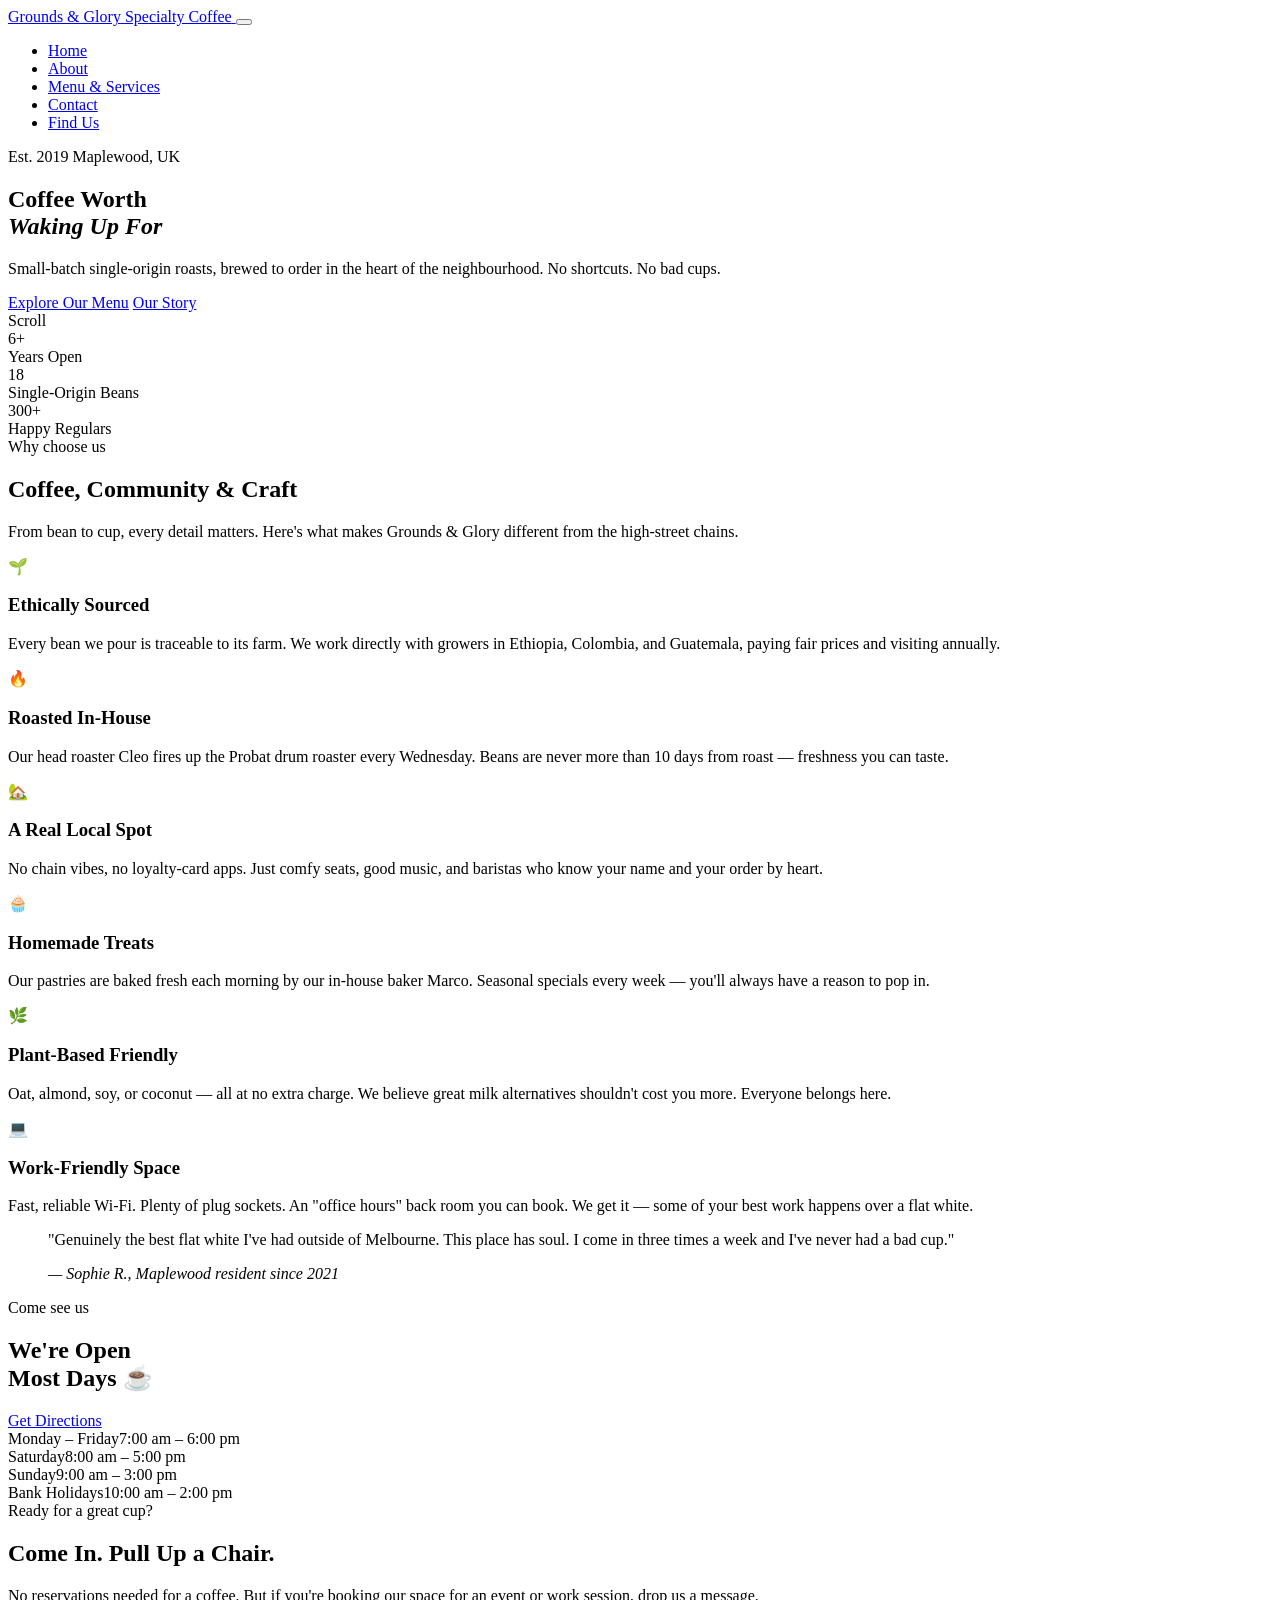
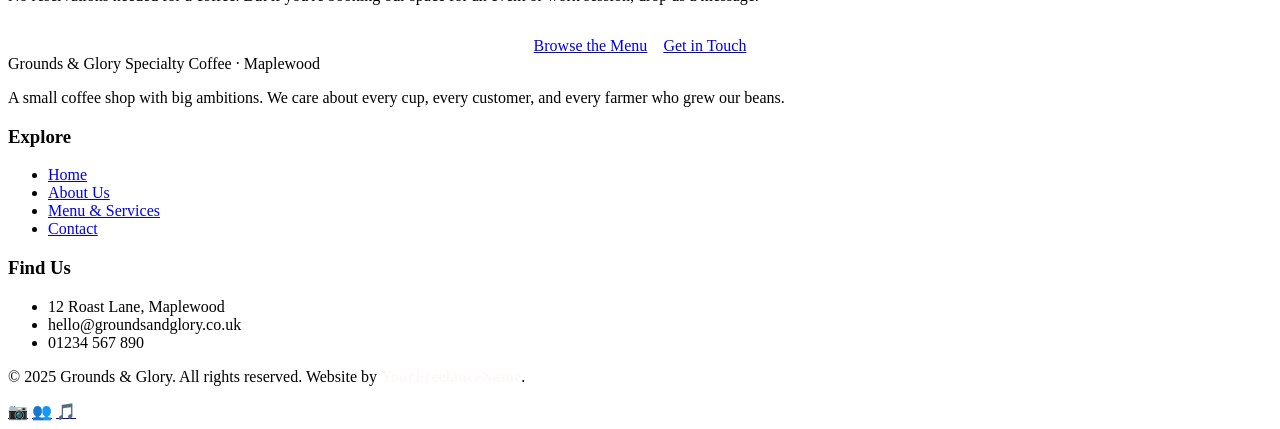
==== index.html @ 6122706f "Add files via upload" ====
<!DOCTYPE html>
<html lang="en">
<head>
  <meta charset="UTF-8" />
  <meta name="viewport" content="width=device-width, initial-scale=1.0" />
  <title>Grounds & Glory — Specialty Coffee, Roasted with Soul</title>
  <meta name="description" content="Grounds & Glory is a small-batch specialty coffee shop in the heart of Maplewood. Fresh roasts, warm vibes, and coffee made the right way." />
  <link rel="stylesheet" href="css/style.css" />
  <!-- Favicon placeholder -->
  <link rel="icon" href="data:image/svg+xml,<svg xmlns='http://www.w3.org/2000/svg' viewBox='0 0 100 100'><text y='.9em' font-size='90'>☕</text></svg>" />
</head>
<body>

  <!-- ══════════════════════════════════════════════
       NAVIGATION
  ══════════════════════════════════════════════ -->
  <nav class="nav" role="navigation" aria-label="Main navigation">
    <div class="container">
      <div class="nav__inner">

        <!-- Logo -->
        <a href="index.html" class="nav__logo" aria-label="Grounds & Glory home">
          <span class="nav__logo-name">Grounds &amp; Glory</span>
          <span class="nav__logo-tag">Specialty Coffee</span>
        </a>

        <!-- Mobile toggle -->
        <button class="nav__toggle" aria-label="Toggle menu" aria-expanded="false">
          <span></span><span></span><span></span>
        </button>

        <!-- Links -->
        <ul class="nav__links" role="list">
          <li><a href="index.html"    class="nav__link">Home</a></li>
          <li><a href="about.html"    class="nav__link">About</a></li>
          <li><a href="services.html" class="nav__link">Menu &amp; Services</a></li>
          <li><a href="contact.html"  class="nav__link">Contact</a></li>
          <li><a href="contact.html"  class="btn btn-primary nav__cta">Find Us</a></li>
        </ul>

      </div>
    </div>
  </nav>

  <main>

    <!-- ══════════════════════════════════════════════
         HERO
    ══════════════════════════════════════════════ -->
    <section class="hero" aria-label="Hero">
      <div class="container">
        <div class="hero__inner">

          <div class="hero__eyebrow">
            <span>Est. 2019</span>
            <span>Maplewood, UK</span>
          </div>

          <h1 class="hero__title">
            Coffee Worth<br /><em>Waking Up For</em>
          </h1>

          <p class="hero__subtitle">
            Small-batch single-origin roasts, brewed to order in the heart of the neighbourhood. No shortcuts. No bad cups.
          </p>

          <div class="hero__actions">
            <a href="services.html" class="btn btn-primary">Explore Our Menu</a>
            <a href="about.html"    class="btn btn-cream">Our Story</a>
          </div>

        </div>
      </div>

      <!-- Animated scroll indicator -->
      <div class="hero__scroll" aria-hidden="true">
        <div class="hero__scroll-line"></div>
        <span>Scroll</span>
      </div>
    </section>

    <!-- ══════════════════════════════════════════════
         STATS STRIP
    ══════════════════════════════════════════════ -->
    <section class="stats" aria-label="Quick facts">
      <div class="container">
        <div class="stats__grid">
          <div class="stats__item">
            <div class="stats__num">6+</div>
            <div class="stats__desc">Years Open</div>
          </div>
          <div class="stats__item">
            <div class="stats__num">18</div>
            <div class="stats__desc">Single-Origin Beans</div>
          </div>
          <div class="stats__item">
            <div class="stats__num">300+</div>
            <div class="stats__desc">Happy Regulars</div>
          </div>
        </div>
      </div>
    </section>

    <!-- ══════════════════════════════════════════════
         WHY US — FEATURES
    ══════════════════════════════════════════════ -->
    <section class="section" aria-labelledby="features-heading">
      <div class="container">

        <div class="text-center">
          <span class="section-label">Why choose us</span>
          <h2 class="section-title" id="features-heading">
            Coffee, Community &amp; Craft
          </h2>
          <div class="divider divider--center"></div>
          <p class="section-subtitle" style="margin-inline:auto">
            From bean to cup, every detail matters. Here's what makes Grounds &amp; Glory different from the high-street chains.
          </p>
        </div>

        <div class="features__grid">

          <div class="feature-card">
            <div class="feature-card__icon">🌱</div>
            <h3 class="feature-card__title">Ethically Sourced</h3>
            <p class="feature-card__text">Every bean we pour is traceable to its farm. We work directly with growers in Ethiopia, Colombia, and Guatemala, paying fair prices and visiting annually.</p>
          </div>

          <div class="feature-card">
            <div class="feature-card__icon">🔥</div>
            <h3 class="feature-card__title">Roasted In-House</h3>
            <p class="feature-card__text">Our head roaster Cleo fires up the Probat drum roaster every Wednesday. Beans are never more than 10 days from roast — freshness you can taste.</p>
          </div>

          <div class="feature-card">
            <div class="feature-card__icon">🏡</div>
            <h3 class="feature-card__title">A Real Local Spot</h3>
            <p class="feature-card__text">No chain vibes, no loyalty-card apps. Just comfy seats, good music, and baristas who know your name and your order by heart.</p>
          </div>

          <div class="feature-card">
            <div class="feature-card__icon">🧁</div>
            <h3 class="feature-card__title">Homemade Treats</h3>
            <p class="feature-card__text">Our pastries are baked fresh each morning by our in-house baker Marco. Seasonal specials every week — you'll always have a reason to pop in.</p>
          </div>

          <div class="feature-card">
            <div class="feature-card__icon">🌿</div>
            <h3 class="feature-card__title">Plant-Based Friendly</h3>
            <p class="feature-card__text">Oat, almond, soy, or coconut — all at no extra charge. We believe great milk alternatives shouldn't cost you more. Everyone belongs here.</p>
          </div>

          <div class="feature-card">
            <div class="feature-card__icon">💻</div>
            <h3 class="feature-card__title">Work-Friendly Space</h3>
            <p class="feature-card__text">Fast, reliable Wi-Fi. Plenty of plug sockets. An "office hours" back room you can book. We get it — some of your best work happens over a flat white.</p>
          </div>

        </div>
      </div>
    </section>

    <!-- ══════════════════════════════════════════════
         TESTIMONIAL
    ══════════════════════════════════════════════ -->
    <section class="section section--dark" aria-label="Customer testimonial">
      <div class="container">
        <blockquote class="testimonial">
          <p class="testimonial__quote">
            "Genuinely the best flat white I've had outside of Melbourne. This place has soul. I come in three times a week and I've never had a bad cup."
          </p>
          <cite class="testimonial__author">— Sophie R., Maplewood resident since 2021</cite>
        </blockquote>
      </div>
    </section>

    <!-- ══════════════════════════════════════════════
         OPENING HOURS STRIP
    ══════════════════════════════════════════════ -->
    <section class="hours-strip" aria-label="Opening hours">
      <div class="container">
        <div class="hours-strip__inner">

          <div>
            <span class="section-label">Come see us</span>
            <h2 class="hours-strip__heading">We're Open<br />Most Days ☕</h2>
            <a href="contact.html" class="btn btn-outline" style="margin-top:1.5rem">Get Directions</a>
          </div>

          <div class="hours-strip__table" aria-label="Opening hours table">
            <div class="hours-strip__row"><span class="hours-strip__day">Monday – Friday</span><span class="hours-strip__time">7:00 am – 6:00 pm</span></div>
            <div class="hours-strip__row"><span class="hours-strip__day">Saturday</span><span class="hours-strip__time">8:00 am – 5:00 pm</span></div>
            <div class="hours-strip__row"><span class="hours-strip__day">Sunday</span><span class="hours-strip__time">9:00 am – 3:00 pm</span></div>
            <div class="hours-strip__row"><span class="hours-strip__day">Bank Holidays</span><span class="hours-strip__time">10:00 am – 2:00 pm</span></div>
          </div>

        </div>
      </div>
    </section>

    <!-- ══════════════════════════════════════════════
         CTA BANNER
    ══════════════════════════════════════════════ -->
    <section class="section" aria-label="Call to action">
      <div class="container text-center">
        <span class="section-label">Ready for a great cup?</span>
        <h2 class="section-title">Come In. Pull Up a Chair.</h2>
        <div class="divider divider--center"></div>
        <p class="section-subtitle" style="margin-inline:auto;margin-bottom:2rem">
          No reservations needed for a coffee. But if you're booking our space for an event or work session, drop us a message.
        </p>
        <div style="display:flex;gap:1rem;justify-content:center;flex-wrap:wrap">
          <a href="services.html" class="btn btn-primary">Browse the Menu</a>
          <a href="contact.html"  class="btn btn-outline">Get in Touch</a>
        </div>
      </div>
    </section>

  </main>

  <!-- ══════════════════════════════════════════════
       FOOTER
  ══════════════════════════════════════════════ -->
  <footer class="footer" role="contentinfo">
    <div class="container">
      <div class="footer__top">

        <!-- Brand col -->
        <div class="footer__about-col">
          <span class="footer__logo-name">Grounds &amp; Glory</span>
          <span class="footer__tagline">Specialty Coffee · Maplewood</span>
          <p class="footer__about">A small coffee shop with big ambitions. We care about every cup, every customer, and every farmer who grew our beans.</p>
        </div>

        <!-- Quick links -->
        <div>
          <h3 class="footer__col-title">Explore</h3>
          <ul class="footer__links" role="list">
            <li><a href="index.html"    class="footer__link">Home</a></li>
            <li><a href="about.html"    class="footer__link">About Us</a></li>
            <li><a href="services.html" class="footer__link">Menu &amp; Services</a></li>
            <li><a href="contact.html"  class="footer__link">Contact</a></li>
          </ul>
        </div>

        <!-- Contact info -->
        <div>
          <h3 class="footer__col-title">Find Us</h3>
          <ul class="footer__links" role="list">
            <li class="footer__link">12 Roast Lane, Maplewood</li>
            <li class="footer__link">hello@groundsandglory.co.uk</li>
            <li class="footer__link">01234 567 890</li>
          </ul>
        </div>

      </div>

      <div class="footer__bottom">
        <p class="footer__copy">© 2025 Grounds &amp; Glory. All rights reserved. Website by <strong style="color:rgba(250,247,242,0.65)">YourFreelanceName</strong>.</p>
        <div class="footer__socials" aria-label="Social media links">
          <a href="#" class="social-btn" aria-label="Instagram">📷</a>
          <a href="#" class="social-btn" aria-label="Facebook">👥</a>
          <a href="#" class="social-btn" aria-label="TikTok">🎵</a>
        </div>
      </div>
    </div>
  </footer>

  <script src="js/main.js"></script>
</body>
</html>
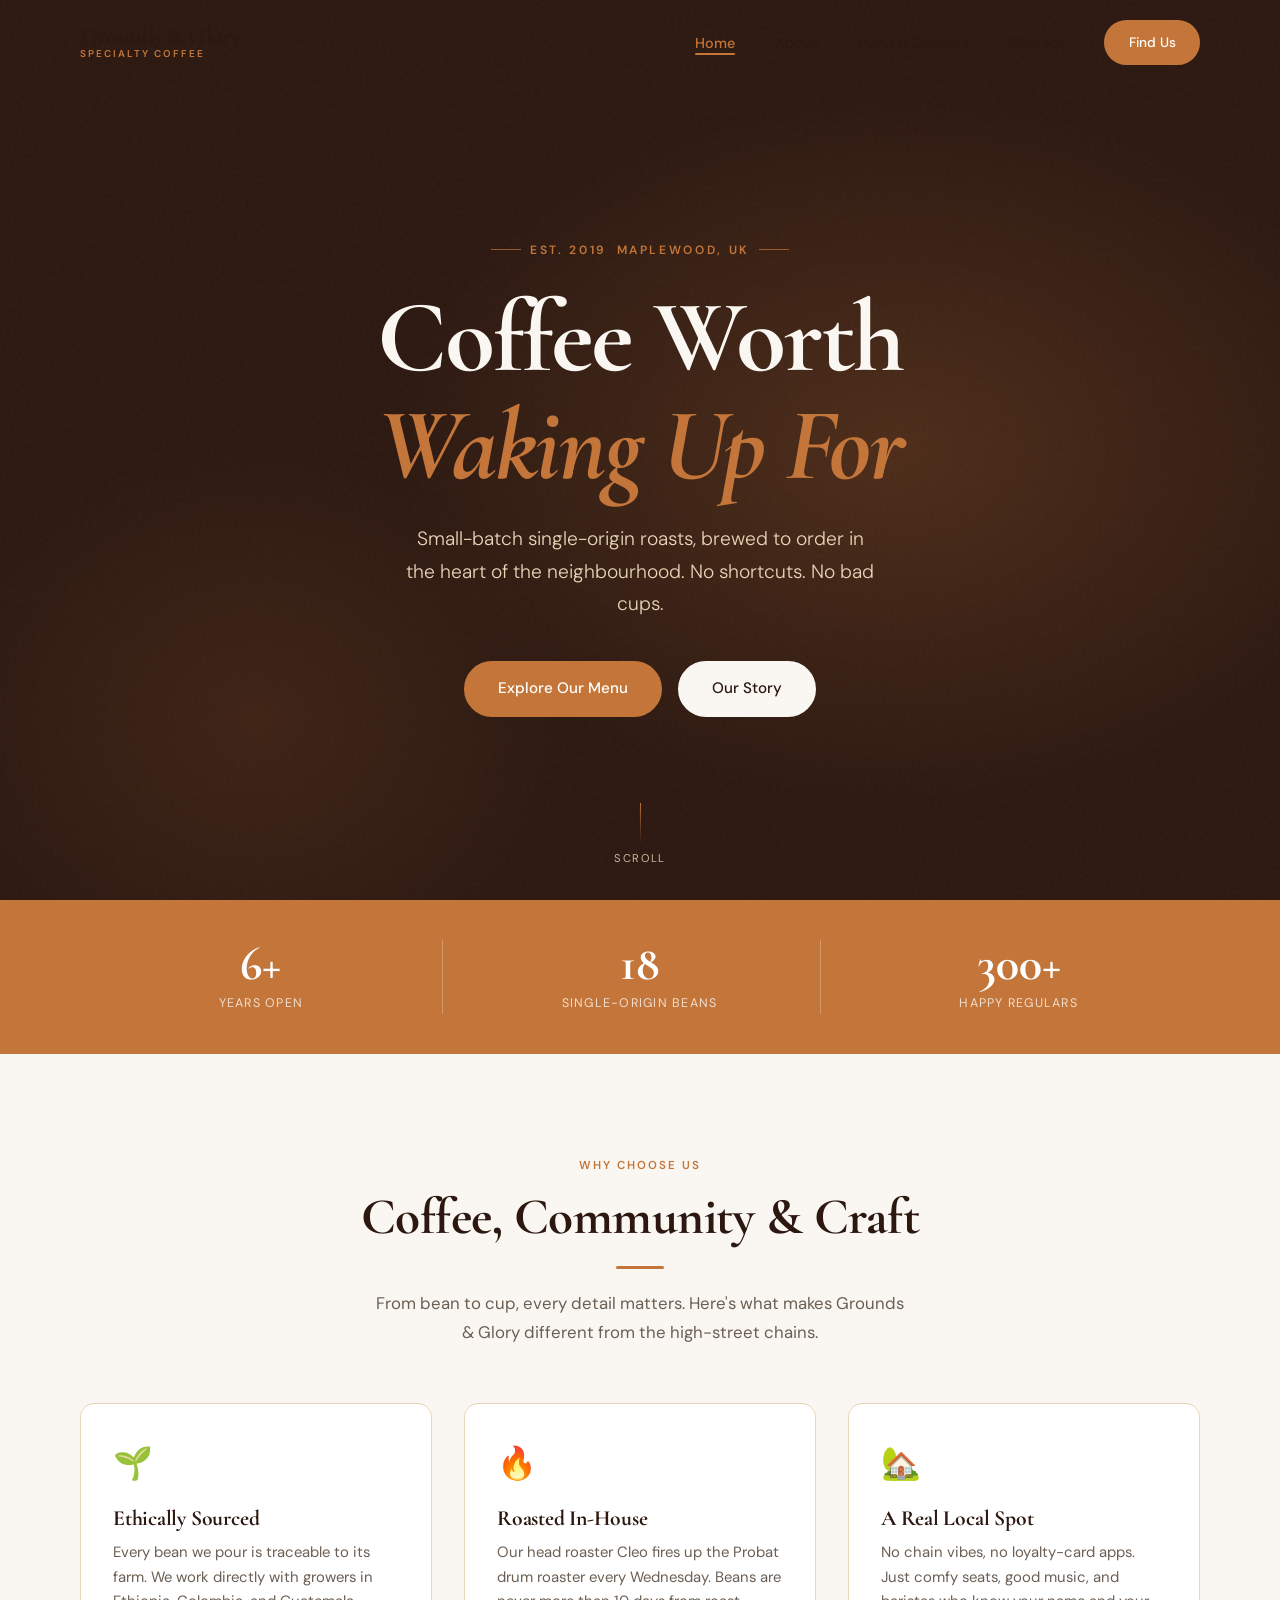
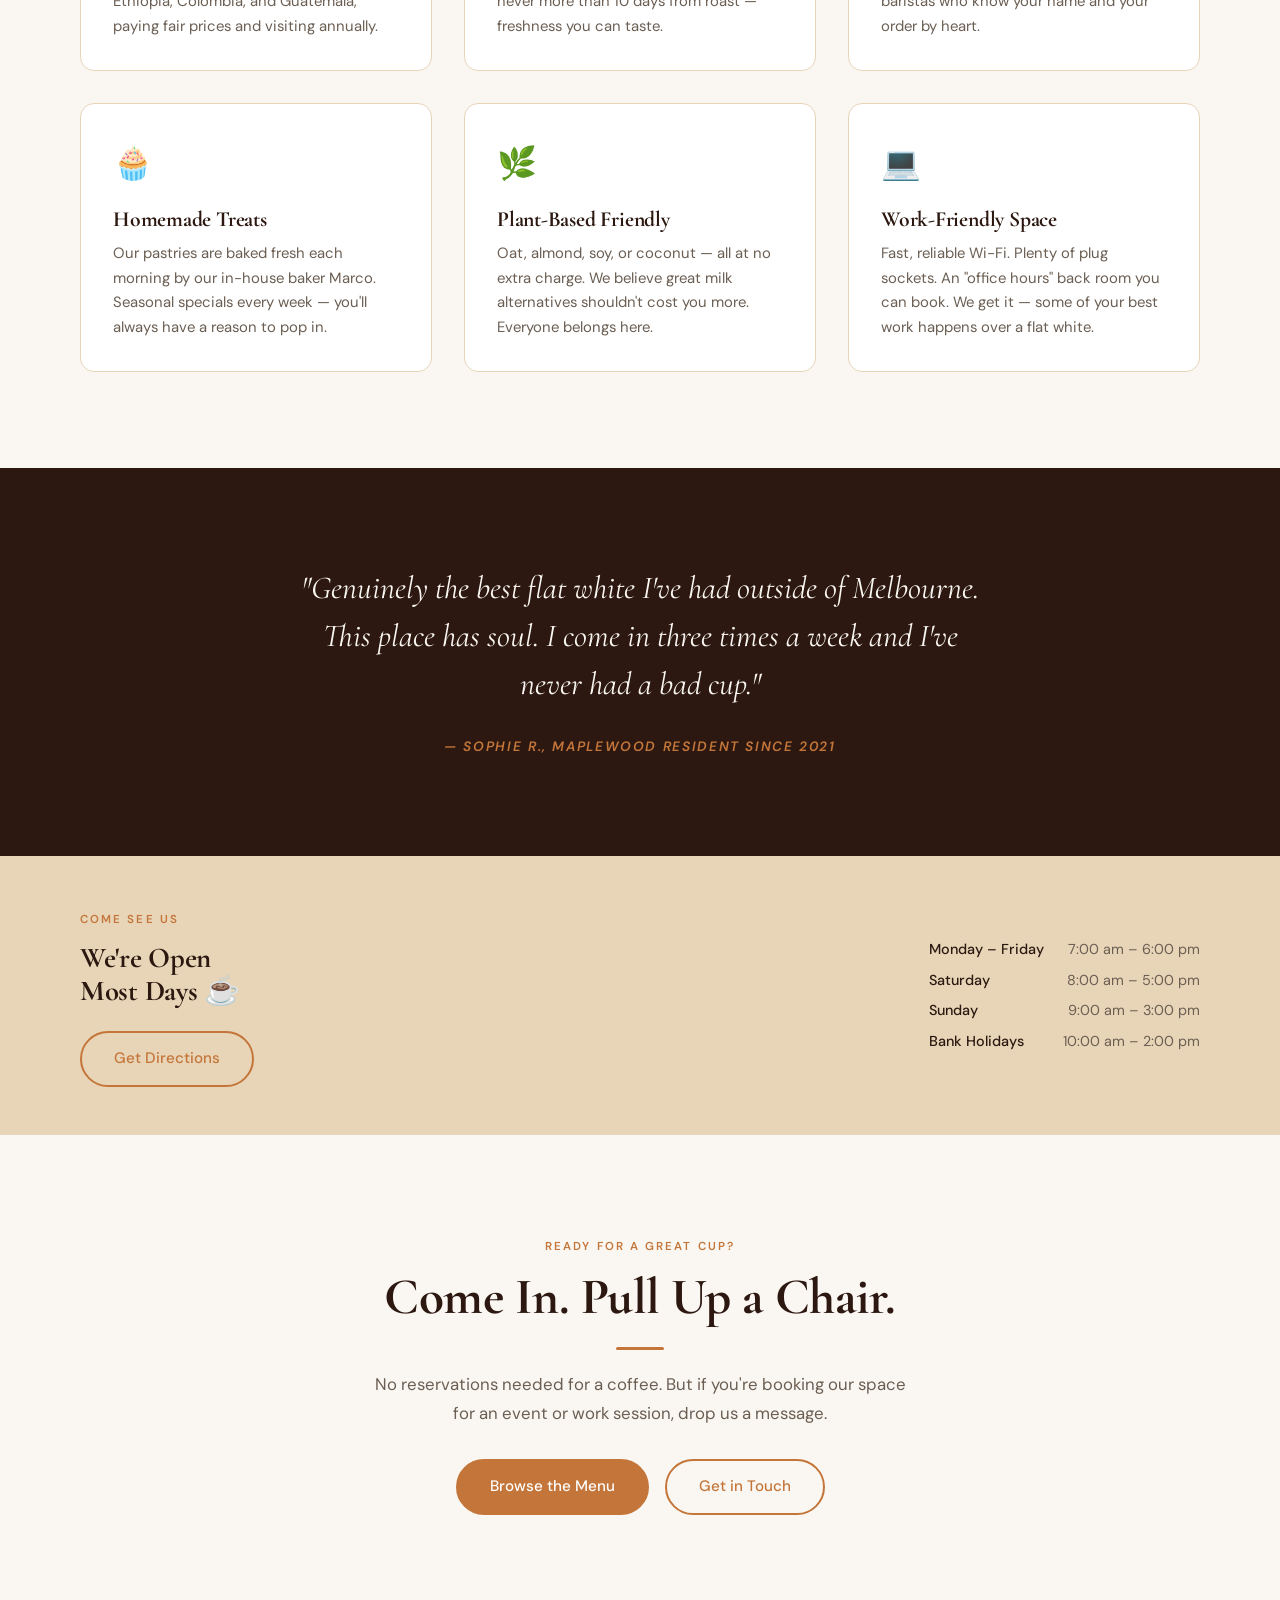
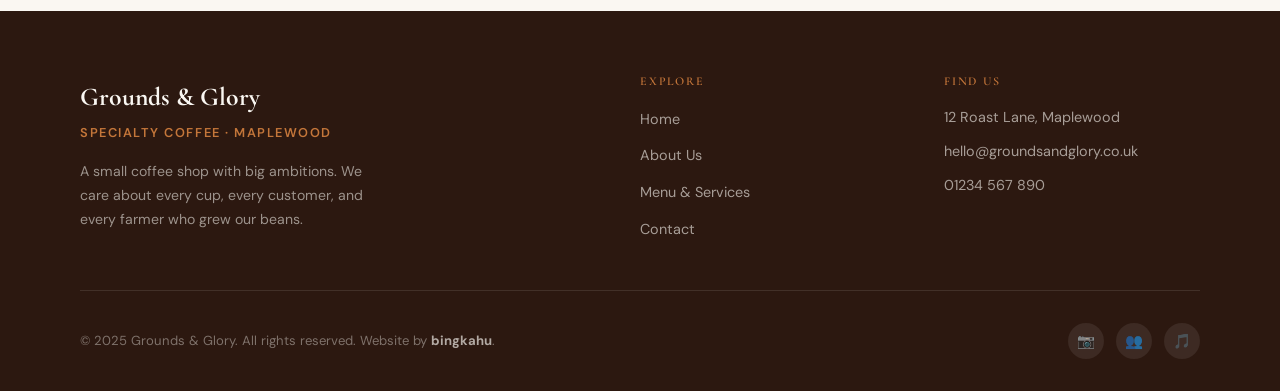
==== commit fc7ce584: "Update footer credit name in index.html" ====
--- a/index.html
+++ b/index.html
@@ -256,7 +256,7 @@
       </div>
 
       <div class="footer__bottom">
-        <p class="footer__copy">© 2025 Grounds &amp; Glory. All rights reserved. Website by <strong style="color:rgba(250,247,242,0.65)">YourFreelanceName</strong>.</p>
+        <p class="footer__copy">© 2025 Grounds &amp; Glory. All rights reserved. Website by <strong style="color:rgba(250,247,242,0.65)">bingkahu</strong>.</p>
         <div class="footer__socials" aria-label="Social media links">
           <a href="#" class="social-btn" aria-label="Instagram">📷</a>
           <a href="#" class="social-btn" aria-label="Facebook">👥</a>
--- a/css/style.css
+++ b/css/style.css
@@ -0,0 +1,1131 @@
+/* ============================================================
+   Grounds & Glory — Coffee Shop Website
+   Stylesheet: style.css
+   Designer: [Your Freelance Name]
+   ============================================================ */
+
+/* ── Google Fonts ─────────────────────────────────────────── */
+@import url('https://fonts.googleapis.com/css2?family=Cormorant+Garamond:ital,wght@0,400;0,600;0,700;1,400;1,600&family=DM+Sans:wght@300;400;500;600&display=swap');
+
+/* ── CSS Custom Properties ────────────────────────────────── */
+:root {
+  /* Brand colours */
+  --espresso:    #2C1810;
+  --caramel:     #C4763A;
+  --caramel-lt:  #D4925A;
+  --cream:       #FAF7F2;
+  --latte:       #E8D5B7;
+  --latte-dk:    #C9B99A;
+  --text:        #1C1C1C;
+  --text-muted:  #6B5E53;
+
+  /* Typography */
+  --font-display: 'Cormorant Garamond', Georgia, serif;
+  --font-body:    'DM Sans', sans-serif;
+
+  /* Spacing */
+  --space-xs:  0.5rem;
+  --space-sm:  1rem;
+  --space-md:  2rem;
+  --space-lg:  4rem;
+  --space-xl:  6rem;
+
+  /* Borders & radius */
+  --radius-sm: 6px;
+  --radius-md: 14px;
+  --radius-lg: 28px;
+
+  /* Transitions */
+  --transition: 0.25s ease;
+}
+
+/* ── Reset & Base ─────────────────────────────────────────── */
+*, *::before, *::after { box-sizing: border-box; margin: 0; padding: 0; }
+
+html { scroll-behavior: smooth; font-size: 16px; }
+
+body {
+  font-family: var(--font-body);
+  background-color: var(--cream);
+  color: var(--text);
+  line-height: 1.7;
+  -webkit-font-smoothing: antialiased;
+}
+
+img { display: block; max-width: 100%; height: auto; }
+
+a { color: inherit; text-decoration: none; }
+
+ul { list-style: none; }
+
+/* ── Typography helpers ───────────────────────────────────── */
+h1, h2, h3, h4 {
+  font-family: var(--font-display);
+  line-height: 1.15;
+  letter-spacing: -0.01em;
+}
+
+.section-label {
+  display: inline-block;
+  font-size: 0.72rem;
+  font-weight: 600;
+  letter-spacing: 0.18em;
+  text-transform: uppercase;
+  color: var(--caramel);
+  margin-bottom: 0.75rem;
+}
+
+.section-title {
+  font-size: clamp(2rem, 4vw, 3.2rem);
+  font-weight: 700;
+  color: var(--espresso);
+  margin-bottom: 1.25rem;
+}
+
+.section-subtitle {
+  font-size: 1.05rem;
+  color: var(--text-muted);
+  max-width: 540px;
+}
+
+/* ── Layout helpers ───────────────────────────────────────── */
+.container {
+  width: min(90%, 1120px);
+  margin-inline: auto;
+}
+
+.section {
+  padding-block: var(--space-xl);
+}
+
+.section--dark {
+  background-color: var(--espresso);
+  color: var(--cream);
+}
+
+.section--tinted {
+  background-color: var(--latte);
+}
+
+/* ── Buttons ──────────────────────────────────────────────── */
+.btn {
+  display: inline-flex;
+  align-items: center;
+  gap: 0.5rem;
+  padding: 0.8rem 2rem;
+  border-radius: 100px;
+  font-family: var(--font-body);
+  font-size: 0.95rem;
+  font-weight: 500;
+  cursor: pointer;
+  border: 2px solid transparent;
+  transition: all var(--transition);
+  white-space: nowrap;
+}
+
+.btn-primary {
+  background-color: var(--caramel);
+  color: #fff;
+  border-color: var(--caramel);
+}
+.btn-primary:hover {
+  background-color: #b56730;
+  border-color: #b56730;
+  transform: translateY(-2px);
+  box-shadow: 0 8px 24px rgba(196,118,58,0.35);
+}
+
+.btn-outline {
+  background-color: transparent;
+  color: var(--caramel);
+  border-color: var(--caramel);
+}
+.btn-outline:hover {
+  background-color: var(--caramel);
+  color: #fff;
+  transform: translateY(-2px);
+}
+
+.btn-cream {
+  background-color: var(--cream);
+  color: var(--espresso);
+  border-color: var(--cream);
+}
+.btn-cream:hover {
+  background-color: var(--latte);
+  transform: translateY(-2px);
+}
+
+/* ── Navigation ───────────────────────────────────────────── */
+.nav {
+  position: fixed;
+  top: 0;
+  left: 0;
+  right: 0;
+  z-index: 100;
+  padding: 1.25rem 0;
+  transition: background var(--transition), box-shadow var(--transition), padding var(--transition);
+}
+
+.nav.scrolled {
+  background-color: rgba(250,247,242,0.95);
+  backdrop-filter: blur(10px);
+  box-shadow: 0 2px 24px rgba(44,24,16,0.09);
+  padding: 0.9rem 0;
+}
+
+.nav__inner {
+  display: flex;
+  align-items: center;
+  justify-content: space-between;
+}
+
+.nav__logo {
+  display: flex;
+  flex-direction: column;
+  line-height: 1;
+}
+
+.nav__logo-name {
+  font-family: var(--font-display);
+  font-size: 1.5rem;
+  font-weight: 700;
+  color: var(--espresso);
+  letter-spacing: -0.02em;
+}
+
+.nav__logo-tag {
+  font-size: 0.62rem;
+  letter-spacing: 0.2em;
+  text-transform: uppercase;
+  color: var(--caramel);
+  font-weight: 600;
+}
+
+.nav__links {
+  display: flex;
+  gap: 2.5rem;
+  align-items: center;
+}
+
+.nav__link {
+  font-size: 0.9rem;
+  font-weight: 500;
+  color: var(--espresso);
+  position: relative;
+  transition: color var(--transition);
+}
+
+.nav__link::after {
+  content: '';
+  position: absolute;
+  bottom: -3px;
+  left: 0;
+  width: 0;
+  height: 2px;
+  background: var(--caramel);
+  transition: width var(--transition);
+  border-radius: 2px;
+}
+
+.nav__link:hover, .nav__link.active { color: var(--caramel); }
+.nav__link:hover::after, .nav__link.active::after { width: 100%; }
+
+.nav__cta {
+  font-size: 0.85rem;
+  padding: 0.55rem 1.4rem;
+}
+
+/* Hamburger (mobile) */
+.nav__toggle {
+  display: none;
+  flex-direction: column;
+  gap: 5px;
+  cursor: pointer;
+  padding: 4px;
+  background: none;
+  border: none;
+}
+
+.nav__toggle span {
+  display: block;
+  width: 24px;
+  height: 2px;
+  background: var(--espresso);
+  border-radius: 2px;
+  transition: all 0.3s ease;
+}
+
+/* ── Hero ─────────────────────────────────────────────────── */
+.hero {
+  min-height: 100svh;
+  display: grid;
+  place-items: center;
+  position: relative;
+  overflow: hidden;
+  /* Rich layered background — no external image needed */
+  background-color: var(--espresso);
+}
+
+/* Decorative radial glow */
+.hero::before {
+  content: '';
+  position: absolute;
+  inset: 0;
+  background:
+    radial-gradient(ellipse 60% 60% at 70% 50%, rgba(196,118,58,0.22) 0%, transparent 65%),
+    radial-gradient(ellipse 40% 50% at 20% 80%, rgba(196,118,58,0.12) 0%, transparent 60%);
+  pointer-events: none;
+}
+
+/* Subtle grain texture */
+.hero::after {
+  content: '';
+  position: absolute;
+  inset: 0;
+  background-image: url("data:image/svg+xml,%3Csvg viewBox='0 0 256 256' xmlns='http://www.w3.org/2000/svg'%3E%3Cfilter id='noise'%3E%3CfeTurbulence type='fractalNoise' baseFrequency='0.9' numOctaves='4' stitchTiles='stitch'/%3E%3C/filter%3E%3Crect width='100%25' height='100%25' filter='url(%23noise)' opacity='0.06'/%3E%3C/svg%3E");
+  pointer-events: none;
+  opacity: 0.5;
+}
+
+.hero__inner {
+  position: relative;
+  z-index: 1;
+  text-align: center;
+  padding: 8rem 1rem 5rem;
+}
+
+.hero__eyebrow {
+  display: inline-flex;
+  align-items: center;
+  gap: 0.6rem;
+  font-size: 0.75rem;
+  letter-spacing: 0.22em;
+  text-transform: uppercase;
+  color: var(--caramel);
+  font-weight: 600;
+  margin-bottom: 1.5rem;
+}
+
+.hero__eyebrow::before,
+.hero__eyebrow::after {
+  content: '';
+  display: block;
+  width: 30px;
+  height: 1px;
+  background: var(--caramel);
+  opacity: 0.7;
+}
+
+.hero__title {
+  font-family: var(--font-display);
+  font-size: clamp(3rem, 8vw, 6.5rem);
+  font-weight: 700;
+  color: var(--cream);
+  line-height: 1.05;
+  letter-spacing: -0.02em;
+  margin-bottom: 1.5rem;
+  max-width: 14ch;
+  margin-inline: auto;
+}
+
+.hero__title em {
+  font-style: italic;
+  color: var(--caramel);
+}
+
+.hero__subtitle {
+  font-size: clamp(1rem, 2vw, 1.2rem);
+  color: var(--latte);
+  max-width: 480px;
+  margin-inline: auto;
+  margin-bottom: 2.5rem;
+  font-weight: 300;
+}
+
+.hero__actions {
+  display: flex;
+  gap: 1rem;
+  justify-content: center;
+  flex-wrap: wrap;
+}
+
+.hero__scroll {
+  position: absolute;
+  bottom: 2rem;
+  left: 50%;
+  transform: translateX(-50%);
+  z-index: 1;
+  display: flex;
+  flex-direction: column;
+  align-items: center;
+  gap: 0.4rem;
+  color: var(--latte-dk);
+  font-size: 0.7rem;
+  letter-spacing: 0.15em;
+  text-transform: uppercase;
+}
+
+.hero__scroll-line {
+  width: 1px;
+  height: 40px;
+  background: linear-gradient(to bottom, var(--caramel), transparent);
+  animation: scrollBob 2s ease-in-out infinite;
+}
+
+@keyframes scrollBob {
+  0%, 100% { transform: scaleY(1); opacity: 1; }
+  50% { transform: scaleY(0.6); opacity: 0.4; }
+}
+
+/* ── Stats strip ──────────────────────────────────────────── */
+.stats {
+  background: var(--caramel);
+  padding: 2.5rem 0;
+}
+
+.stats__grid {
+  display: grid;
+  grid-template-columns: repeat(3, 1fr);
+  text-align: center;
+  gap: 1rem;
+}
+
+.stats__item {
+  border-right: 1px solid rgba(255,255,255,0.25);
+  padding-inline: 1rem;
+}
+.stats__item:last-child { border-right: none; }
+
+.stats__num {
+  font-family: var(--font-display);
+  font-size: clamp(2rem, 4vw, 3rem);
+  font-weight: 700;
+  color: #fff;
+  line-height: 1;
+}
+
+.stats__desc {
+  font-size: 0.78rem;
+  letter-spacing: 0.1em;
+  text-transform: uppercase;
+  color: rgba(255,255,255,0.75);
+  margin-top: 0.3rem;
+}
+
+/* ── Feature grid (home) ──────────────────────────────────── */
+.features__grid {
+  display: grid;
+  grid-template-columns: repeat(auto-fit, minmax(260px, 1fr));
+  gap: 2rem;
+  margin-top: 3.5rem;
+}
+
+.feature-card {
+  background: #fff;
+  border-radius: var(--radius-md);
+  padding: 2rem;
+  border: 1px solid var(--latte);
+  transition: transform var(--transition), box-shadow var(--transition);
+}
+
+.feature-card:hover {
+  transform: translateY(-4px);
+  box-shadow: 0 16px 48px rgba(44,24,16,0.1);
+}
+
+.feature-card__icon {
+  font-size: 2rem;
+  margin-bottom: 1rem;
+}
+
+.feature-card__title {
+  font-family: var(--font-display);
+  font-size: 1.35rem;
+  font-weight: 700;
+  color: var(--espresso);
+  margin-bottom: 0.6rem;
+}
+
+.feature-card__text {
+  font-size: 0.93rem;
+  color: var(--text-muted);
+  line-height: 1.65;
+}
+
+/* ── Testimonial ──────────────────────────────────────────── */
+.testimonial {
+  text-align: center;
+  max-width: 700px;
+  margin-inline: auto;
+}
+
+.testimonial__quote {
+  font-family: var(--font-display);
+  font-size: clamp(1.4rem, 3vw, 2rem);
+  font-style: italic;
+  color: var(--cream);
+  line-height: 1.5;
+  margin-bottom: 1.5rem;
+}
+
+.testimonial__author {
+  font-size: 0.85rem;
+  letter-spacing: 0.12em;
+  text-transform: uppercase;
+  color: var(--caramel);
+  font-weight: 600;
+}
+
+/* ── Hours strip (home) ───────────────────────────────────── */
+.hours-strip {
+  background: var(--latte);
+  padding: 3rem 0;
+}
+
+.hours-strip__inner {
+  display: flex;
+  flex-wrap: wrap;
+  align-items: center;
+  justify-content: space-between;
+  gap: 2rem;
+}
+
+.hours-strip__heading {
+  font-family: var(--font-display);
+  font-size: 1.8rem;
+  font-weight: 700;
+  color: var(--espresso);
+}
+
+.hours-strip__table {
+  display: grid;
+  grid-template-columns: repeat(auto-fit, minmax(170px, 1fr));
+  gap: 0.4rem 2rem;
+}
+
+.hours-strip__row {
+  display: flex;
+  justify-content: space-between;
+  gap: 1.5rem;
+  font-size: 0.9rem;
+  color: var(--espresso);
+}
+
+.hours-strip__day { font-weight: 500; }
+.hours-strip__time { color: var(--text-muted); }
+
+/* ── About page ───────────────────────────────────────────── */
+.page-hero {
+  padding: 9rem 0 4rem;
+  background: var(--espresso);
+  text-align: center;
+  position: relative;
+  overflow: hidden;
+}
+
+.page-hero::before {
+  content: '';
+  position: absolute;
+  inset: 0;
+  background: radial-gradient(ellipse 50% 80% at 80% 50%, rgba(196,118,58,0.18) 0%, transparent 70%);
+}
+
+.page-hero__label {
+  color: var(--caramel);
+  margin-bottom: 0.75rem;
+}
+
+.page-hero__title {
+  font-family: var(--font-display);
+  font-size: clamp(2.5rem, 6vw, 4.5rem);
+  font-weight: 700;
+  color: var(--cream);
+  position: relative;
+  z-index: 1;
+}
+
+/* About split layout */
+.about-split {
+  display: grid;
+  grid-template-columns: 1fr 1fr;
+  gap: 4rem;
+  align-items: center;
+}
+
+.about-split--reverse { direction: rtl; }
+.about-split--reverse > * { direction: ltr; }
+
+.about-photo {
+  border-radius: var(--radius-lg);
+  overflow: hidden;
+  aspect-ratio: 4 / 5;
+  background: var(--latte);
+  display: flex;
+  align-items: center;
+  justify-content: center;
+  position: relative;
+}
+
+.photo-placeholder {
+  display: flex;
+  flex-direction: column;
+  align-items: center;
+  justify-content: center;
+  gap: 0.75rem;
+  color: var(--text-muted);
+}
+
+.photo-placeholder__icon { font-size: 3.5rem; }
+.photo-placeholder__text { font-size: 0.8rem; letter-spacing: 0.1em; text-transform: uppercase; }
+
+/* Decorative image badge */
+.about-photo__badge {
+  position: absolute;
+  bottom: 1.5rem;
+  right: -1rem;
+  background: var(--caramel);
+  color: #fff;
+  border-radius: var(--radius-md);
+  padding: 0.9rem 1.2rem;
+  text-align: center;
+  box-shadow: 0 8px 24px rgba(196,118,58,0.35);
+}
+
+.about-photo__badge-num {
+  font-family: var(--font-display);
+  font-size: 1.9rem;
+  font-weight: 700;
+  line-height: 1;
+}
+
+.about-photo__badge-text {
+  font-size: 0.65rem;
+  letter-spacing: 0.12em;
+  text-transform: uppercase;
+  opacity: 0.85;
+}
+
+.about-content p {
+  color: var(--text-muted);
+  margin-bottom: 1.2rem;
+  font-size: 0.97rem;
+}
+
+.about-content .section-title { margin-bottom: 0.75rem; }
+
+/* Values list */
+.values-list {
+  margin-top: 2.5rem;
+  display: flex;
+  flex-direction: column;
+  gap: 1rem;
+}
+
+.value-item {
+  display: flex;
+  gap: 1rem;
+  align-items: flex-start;
+}
+
+.value-item__icon {
+  width: 42px;
+  height: 42px;
+  border-radius: 50%;
+  background: var(--latte);
+  display: flex;
+  align-items: center;
+  justify-content: center;
+  font-size: 1.1rem;
+  flex-shrink: 0;
+}
+
+.value-item__title {
+  font-family: var(--font-display);
+  font-size: 1.1rem;
+  font-weight: 700;
+  color: var(--espresso);
+}
+
+.value-item__desc {
+  font-size: 0.88rem;
+  color: var(--text-muted);
+  margin-top: 0.15rem;
+}
+
+/* Team section */
+.team-grid {
+  display: grid;
+  grid-template-columns: repeat(auto-fit, minmax(200px, 1fr));
+  gap: 2rem;
+  margin-top: 3rem;
+}
+
+.team-card {
+  text-align: center;
+}
+
+.team-card__photo {
+  width: 100%;
+  aspect-ratio: 1;
+  border-radius: var(--radius-md);
+  background: var(--latte);
+  display: flex;
+  align-items: center;
+  justify-content: center;
+  font-size: 2.5rem;
+  margin-bottom: 1rem;
+}
+
+.team-card__name {
+  font-family: var(--font-display);
+  font-size: 1.2rem;
+  font-weight: 700;
+  color: var(--espresso);
+}
+
+.team-card__role {
+  font-size: 0.8rem;
+  color: var(--caramel);
+  letter-spacing: 0.1em;
+  text-transform: uppercase;
+  font-weight: 600;
+  margin-top: 0.2rem;
+}
+
+/* ── Services page ────────────────────────────────────────── */
+.menu-grid {
+  display: grid;
+  grid-template-columns: repeat(auto-fit, minmax(300px, 1fr));
+  gap: 2rem;
+  margin-top: 3rem;
+}
+
+.menu-card {
+  background: #fff;
+  border-radius: var(--radius-md);
+  padding: 2rem;
+  border: 1px solid var(--latte);
+  transition: all var(--transition);
+  position: relative;
+  overflow: hidden;
+}
+
+.menu-card::before {
+  content: '';
+  position: absolute;
+  top: 0;
+  left: 0;
+  right: 0;
+  height: 3px;
+  background: var(--caramel);
+  transform: scaleX(0);
+  transform-origin: left;
+  transition: transform var(--transition);
+}
+
+.menu-card:hover { box-shadow: 0 16px 48px rgba(44,24,16,0.1); transform: translateY(-4px); }
+.menu-card:hover::before { transform: scaleX(1); }
+
+.menu-card__emoji { font-size: 2.2rem; margin-bottom: 1rem; }
+
+.menu-card__title {
+  font-family: var(--font-display);
+  font-size: 1.4rem;
+  font-weight: 700;
+  color: var(--espresso);
+  margin-bottom: 0.5rem;
+}
+
+.menu-card__desc {
+  font-size: 0.9rem;
+  color: var(--text-muted);
+  margin-bottom: 1.25rem;
+  line-height: 1.65;
+}
+
+.menu-card__items {
+  border-top: 1px solid var(--latte);
+  padding-top: 1rem;
+  display: flex;
+  flex-direction: column;
+  gap: 0.5rem;
+}
+
+.menu-card__item {
+  display: flex;
+  justify-content: space-between;
+  font-size: 0.88rem;
+}
+
+.menu-card__item-name { color: var(--text); font-weight: 500; }
+.menu-card__item-price { color: var(--caramel); font-weight: 600; }
+
+/* Extras / Add-ons section */
+.extras-grid {
+  display: grid;
+  grid-template-columns: repeat(auto-fit, minmax(180px, 1fr));
+  gap: 1rem;
+  margin-top: 2.5rem;
+}
+
+.extra-pill {
+  display: flex;
+  align-items: center;
+  gap: 0.75rem;
+  background: #fff;
+  border: 1px solid var(--latte);
+  border-radius: 100px;
+  padding: 0.65rem 1.2rem;
+  font-size: 0.88rem;
+  font-weight: 500;
+  color: var(--espresso);
+  transition: all var(--transition);
+}
+
+.extra-pill:hover {
+  background: var(--caramel);
+  color: #fff;
+  border-color: var(--caramel);
+}
+
+.extra-pill__icon { font-size: 1.1rem; }
+
+/* ── Contact page ─────────────────────────────────────────── */
+.contact-layout {
+  display: grid;
+  grid-template-columns: 1fr 1.4fr;
+  gap: 4rem;
+  align-items: start;
+}
+
+.contact-info__title {
+  font-family: var(--font-display);
+  font-size: 2.2rem;
+  font-weight: 700;
+  color: var(--espresso);
+  margin-bottom: 0.75rem;
+}
+
+.contact-info__text {
+  color: var(--text-muted);
+  font-size: 0.95rem;
+  margin-bottom: 2rem;
+}
+
+.contact-detail {
+  display: flex;
+  align-items: flex-start;
+  gap: 1rem;
+  margin-bottom: 1.5rem;
+}
+
+.contact-detail__icon {
+  width: 44px;
+  height: 44px;
+  background: var(--latte);
+  border-radius: 50%;
+  display: flex;
+  align-items: center;
+  justify-content: center;
+  font-size: 1.1rem;
+  flex-shrink: 0;
+}
+
+.contact-detail__label {
+  font-size: 0.72rem;
+  letter-spacing: 0.12em;
+  text-transform: uppercase;
+  color: var(--caramel);
+  font-weight: 600;
+}
+
+.contact-detail__value {
+  font-size: 0.95rem;
+  color: var(--text);
+  margin-top: 0.2rem;
+  font-weight: 500;
+}
+
+.contact-hours {
+  background: var(--espresso);
+  border-radius: var(--radius-md);
+  padding: 1.5rem;
+  margin-top: 2rem;
+}
+
+.contact-hours__title {
+  font-family: var(--font-display);
+  font-size: 1.15rem;
+  font-weight: 700;
+  color: var(--cream);
+  margin-bottom: 0.75rem;
+}
+
+.contact-hours__row {
+  display: flex;
+  justify-content: space-between;
+  padding: 0.4rem 0;
+  border-bottom: 1px solid rgba(255,255,255,0.08);
+  font-size: 0.87rem;
+}
+
+.contact-hours__row:last-child { border-bottom: none; }
+.contact-hours__day { color: var(--latte); font-weight: 500; }
+.contact-hours__time { color: var(--latte-dk); }
+
+/* Contact form */
+.contact-form {
+  background: #fff;
+  border-radius: var(--radius-lg);
+  padding: 2.5rem;
+  border: 1px solid var(--latte);
+  box-shadow: 0 8px 40px rgba(44,24,16,0.07);
+}
+
+.form-heading {
+  font-family: var(--font-display);
+  font-size: 1.7rem;
+  font-weight: 700;
+  color: var(--espresso);
+  margin-bottom: 0.4rem;
+}
+
+.form-subheading {
+  font-size: 0.9rem;
+  color: var(--text-muted);
+  margin-bottom: 1.75rem;
+}
+
+.form-row {
+  display: grid;
+  grid-template-columns: 1fr 1fr;
+  gap: 1rem;
+}
+
+.form-group {
+  margin-bottom: 1.25rem;
+}
+
+.form-label {
+  display: block;
+  font-size: 0.8rem;
+  font-weight: 600;
+  letter-spacing: 0.05em;
+  color: var(--espresso);
+  margin-bottom: 0.4rem;
+}
+
+.form-input,
+.form-select,
+.form-textarea {
+  width: 100%;
+  padding: 0.75rem 1rem;
+  border: 1.5px solid var(--latte);
+  border-radius: var(--radius-sm);
+  font-family: var(--font-body);
+  font-size: 0.93rem;
+  color: var(--text);
+  background: var(--cream);
+  transition: border-color var(--transition), box-shadow var(--transition);
+  outline: none;
+}
+
+.form-input:focus,
+.form-select:focus,
+.form-textarea:focus {
+  border-color: var(--caramel);
+  box-shadow: 0 0 0 3px rgba(196,118,58,0.15);
+}
+
+.form-textarea { resize: vertical; min-height: 130px; }
+
+.form-submit {
+  width: 100%;
+  padding: 0.95rem;
+  font-size: 1rem;
+}
+
+.form-note {
+  text-align: center;
+  font-size: 0.78rem;
+  color: var(--text-muted);
+  margin-top: 0.75rem;
+}
+
+/* Map placeholder */
+.map-placeholder {
+  background: var(--latte);
+  border-radius: var(--radius-md);
+  height: 250px;
+  display: flex;
+  align-items: center;
+  justify-content: center;
+  margin-top: 2rem;
+  flex-direction: column;
+  gap: 0.5rem;
+  color: var(--text-muted);
+  font-size: 0.85rem;
+  border: 1px solid var(--latte-dk);
+}
+
+.map-placeholder__icon { font-size: 2.5rem; }
+
+/* ── Footer ───────────────────────────────────────────────── */
+.footer {
+  background: var(--espresso);
+  padding: 4rem 0 2rem;
+}
+
+.footer__top {
+  display: grid;
+  grid-template-columns: 2fr 1fr 1fr;
+  gap: 3rem;
+  padding-bottom: 3rem;
+  border-bottom: 1px solid rgba(255,255,255,0.1);
+}
+
+.footer__logo-name {
+  font-family: var(--font-display);
+  font-size: 1.6rem;
+  font-weight: 700;
+  color: var(--cream);
+  display: block;
+  margin-bottom: 0.25rem;
+}
+
+.footer__tagline {
+  font-size: 0.8rem;
+  letter-spacing: 0.12em;
+  text-transform: uppercase;
+  color: var(--caramel);
+  font-weight: 600;
+  margin-bottom: 1rem;
+  display: block;
+}
+
+.footer__about {
+  font-size: 0.88rem;
+  color: rgba(250,247,242,0.55);
+  line-height: 1.7;
+  max-width: 300px;
+}
+
+.footer__col-title {
+  font-size: 0.75rem;
+  letter-spacing: 0.15em;
+  text-transform: uppercase;
+  color: var(--caramel);
+  font-weight: 600;
+  margin-bottom: 1rem;
+}
+
+.footer__links {
+  display: flex;
+  flex-direction: column;
+  gap: 0.6rem;
+}
+
+.footer__link {
+  font-size: 0.9rem;
+  color: rgba(250,247,242,0.6);
+  transition: color var(--transition);
+}
+
+.footer__link:hover { color: var(--cream); }
+
+.footer__bottom {
+  display: flex;
+  justify-content: space-between;
+  align-items: center;
+  padding-top: 2rem;
+  flex-wrap: wrap;
+  gap: 1rem;
+}
+
+.footer__copy {
+  font-size: 0.82rem;
+  color: rgba(250,247,242,0.4);
+}
+
+.footer__socials {
+  display: flex;
+  gap: 0.75rem;
+}
+
+.social-btn {
+  width: 36px;
+  height: 36px;
+  border-radius: 50%;
+  background: rgba(255,255,255,0.08);
+  display: flex;
+  align-items: center;
+  justify-content: center;
+  font-size: 0.9rem;
+  color: rgba(250,247,242,0.6);
+  transition: all var(--transition);
+}
+
+.social-btn:hover {
+  background: var(--caramel);
+  color: #fff;
+  transform: translateY(-2px);
+}
+
+/* ── Utility ──────────────────────────────────────────────── */
+.text-center { text-align: center; }
+.mt-sm { margin-top: var(--space-sm); }
+.mt-md { margin-top: var(--space-md); }
+
+.divider {
+  width: 48px;
+  height: 3px;
+  background: var(--caramel);
+  border-radius: 3px;
+  margin: 1.25rem 0;
+}
+
+.divider--center { margin-inline: auto; }
+
+/* ── Responsive ───────────────────────────────────────────── */
+@media (max-width: 900px) {
+  .about-split,
+  .contact-layout { grid-template-columns: 1fr; }
+
+  .about-split--reverse { direction: ltr; }
+
+  .footer__top { grid-template-columns: 1fr 1fr; }
+  .footer__about-col { grid-column: 1 / -1; }
+}
+
+@media (max-width: 680px) {
+  :root {
+    --space-xl: 4rem;
+    --space-lg: 2.5rem;
+  }
+
+  .nav__links { display: none; flex-direction: column; gap: 0; }
+  .nav__links.open {
+    display: flex;
+    position: fixed;
+    inset: 0;
+    background: var(--cream);
+    align-items: center;
+    justify-content: center;
+    gap: 2rem;
+    z-index: 99;
+  }
+  .nav__link { font-size: 1.5rem; }
+  .nav__cta { display: none; }
+  .nav__toggle { display: flex; z-index: 101; }
+
+  .stats__grid { grid-template-columns: 1fr; gap: 1.5rem; }
+  .stats__item { border-right: none; border-bottom: 1px solid rgba(255,255,255,0.25); padding-bottom: 1.5rem; }
+  .stats__item:last-child { border-bottom: none; padding-bottom: 0; }
+
+  .form-row { grid-template-columns: 1fr; }
+
+  .footer__top { grid-template-columns: 1fr; gap: 2rem; }
+
+  .hero__actions { flex-direction: column; align-items: center; }
+}
